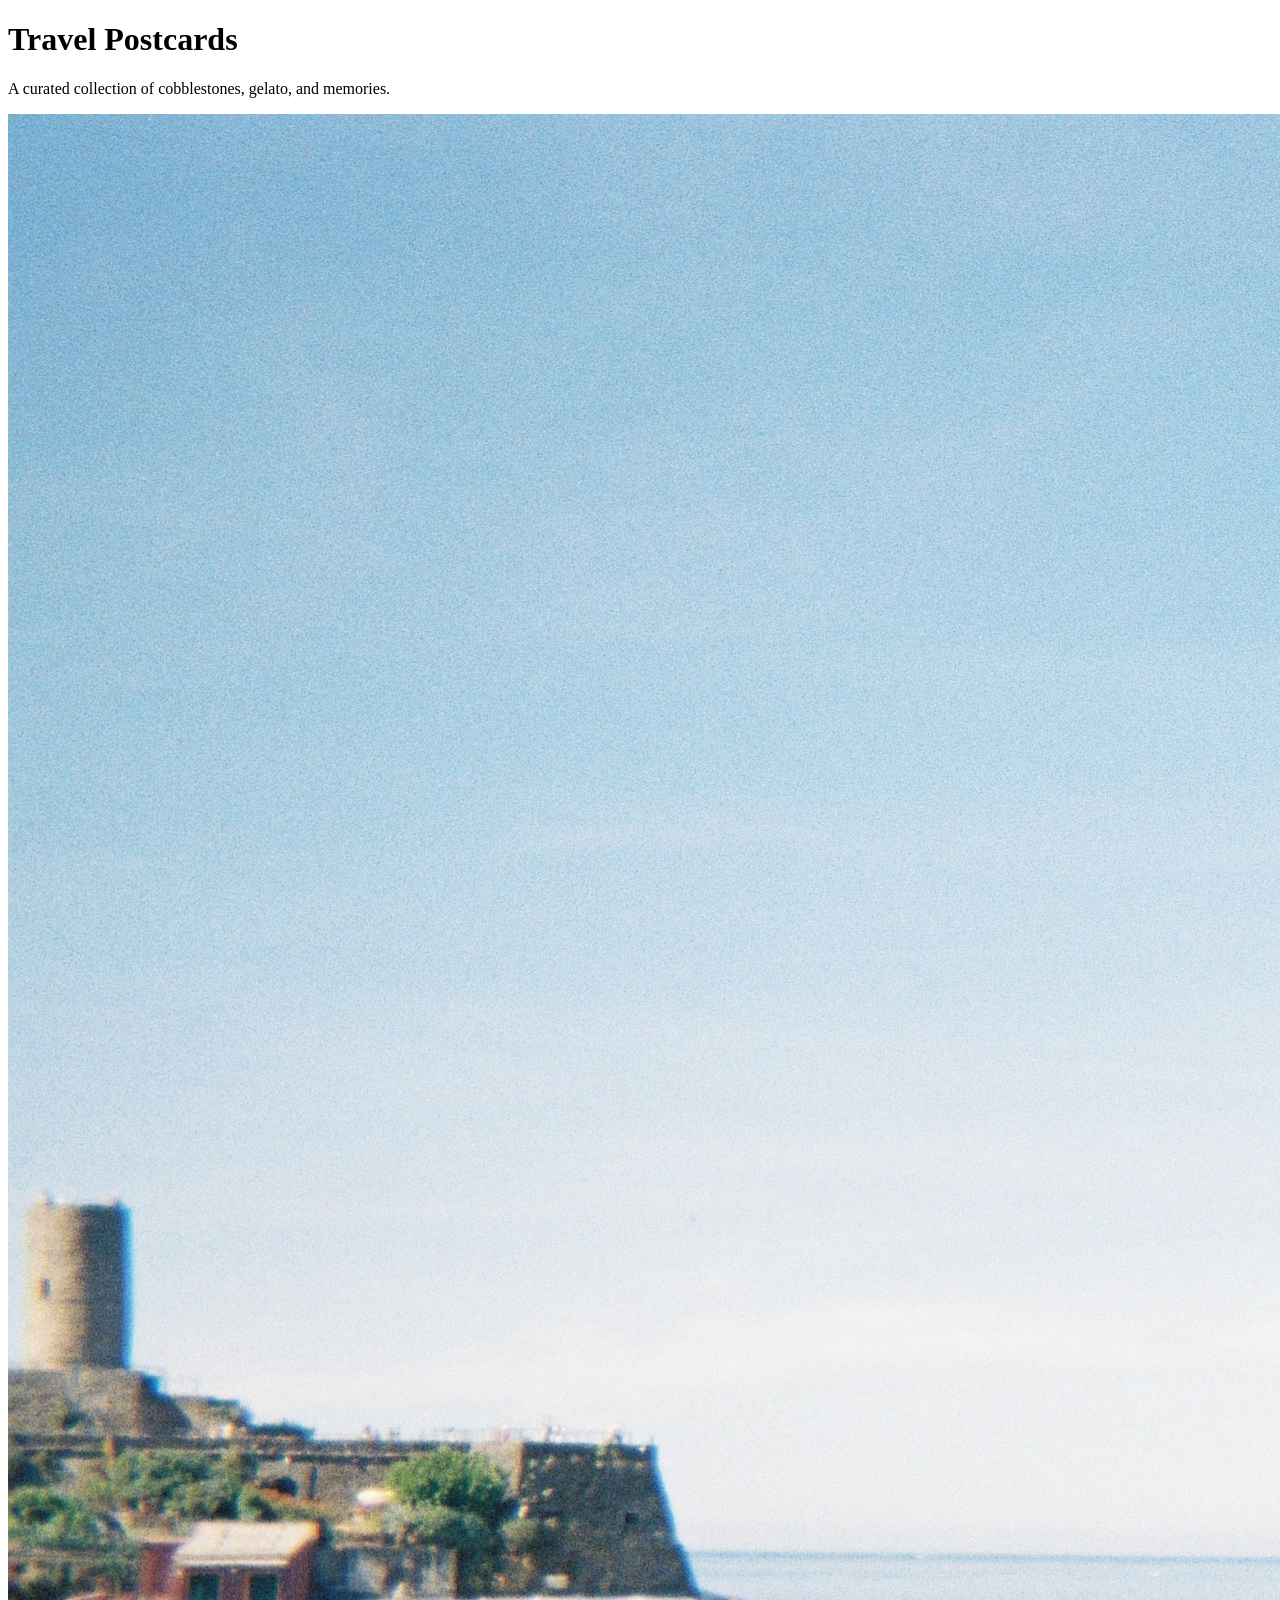
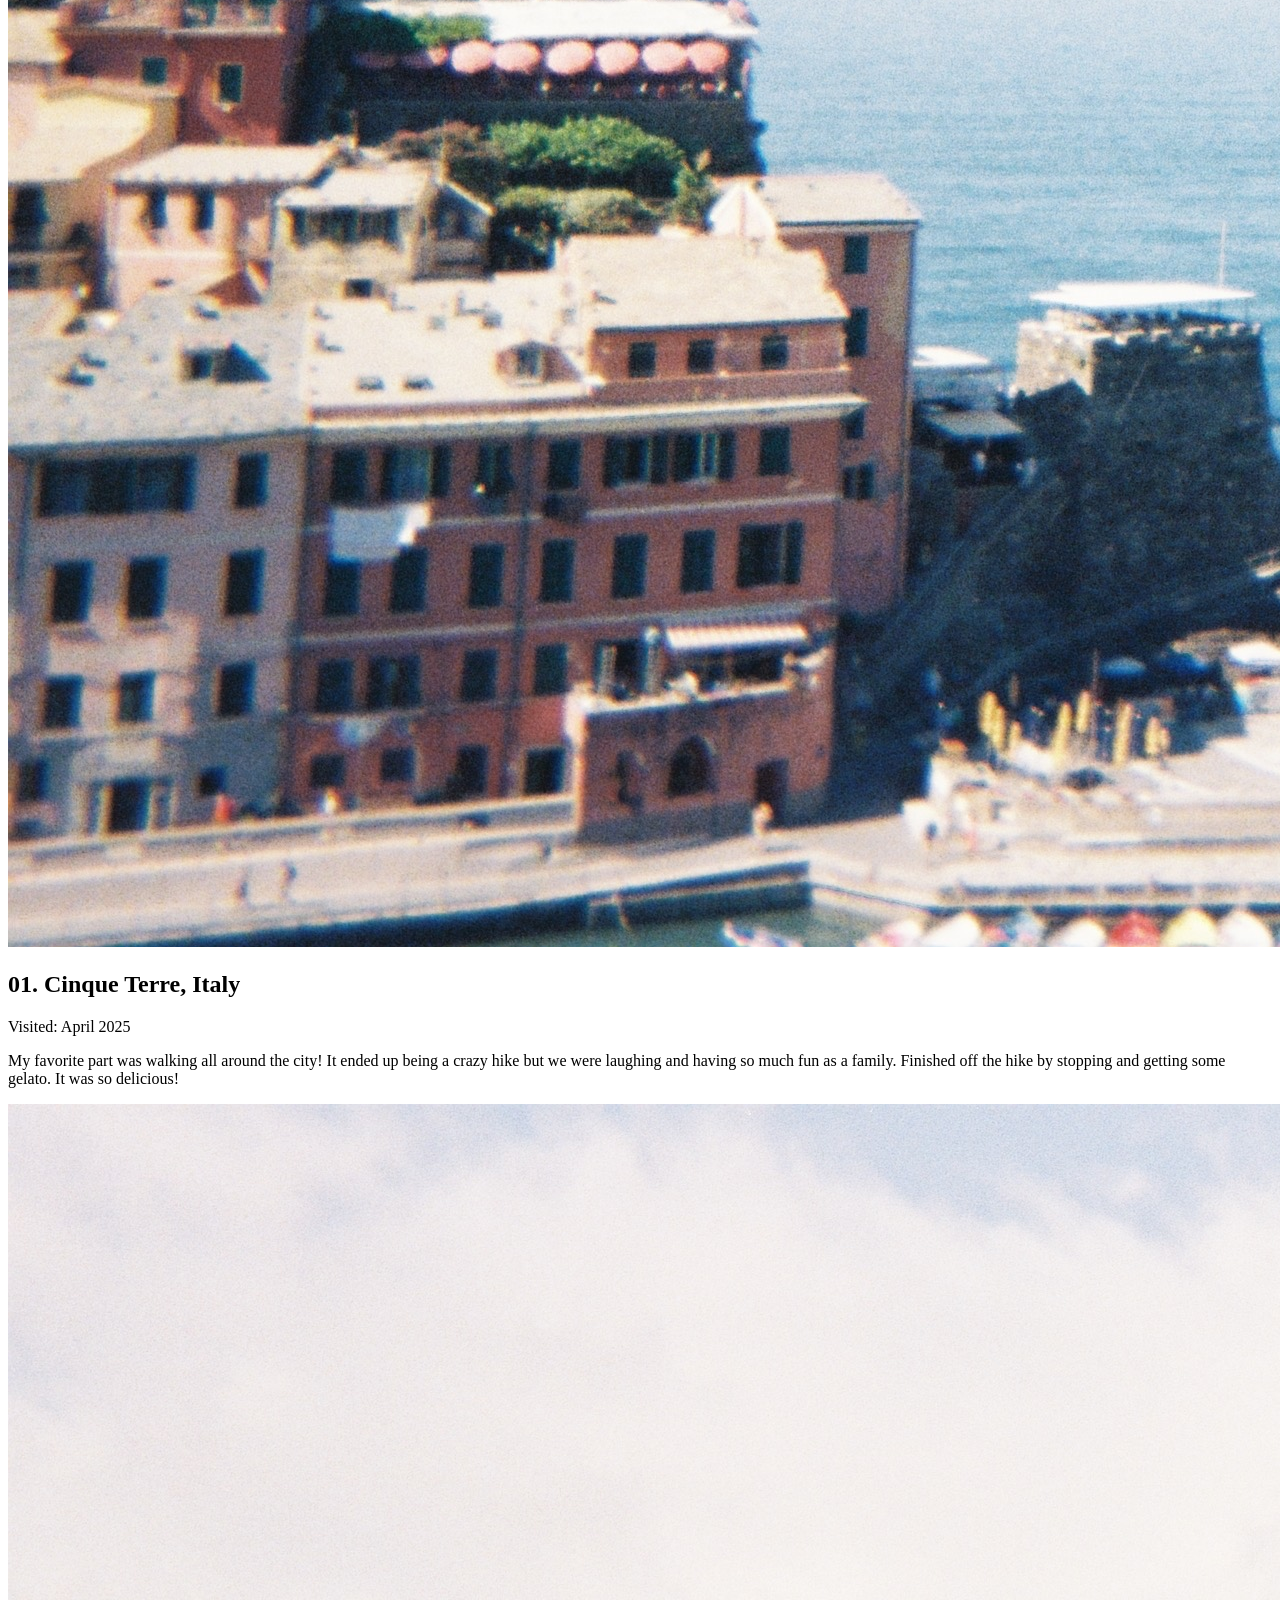
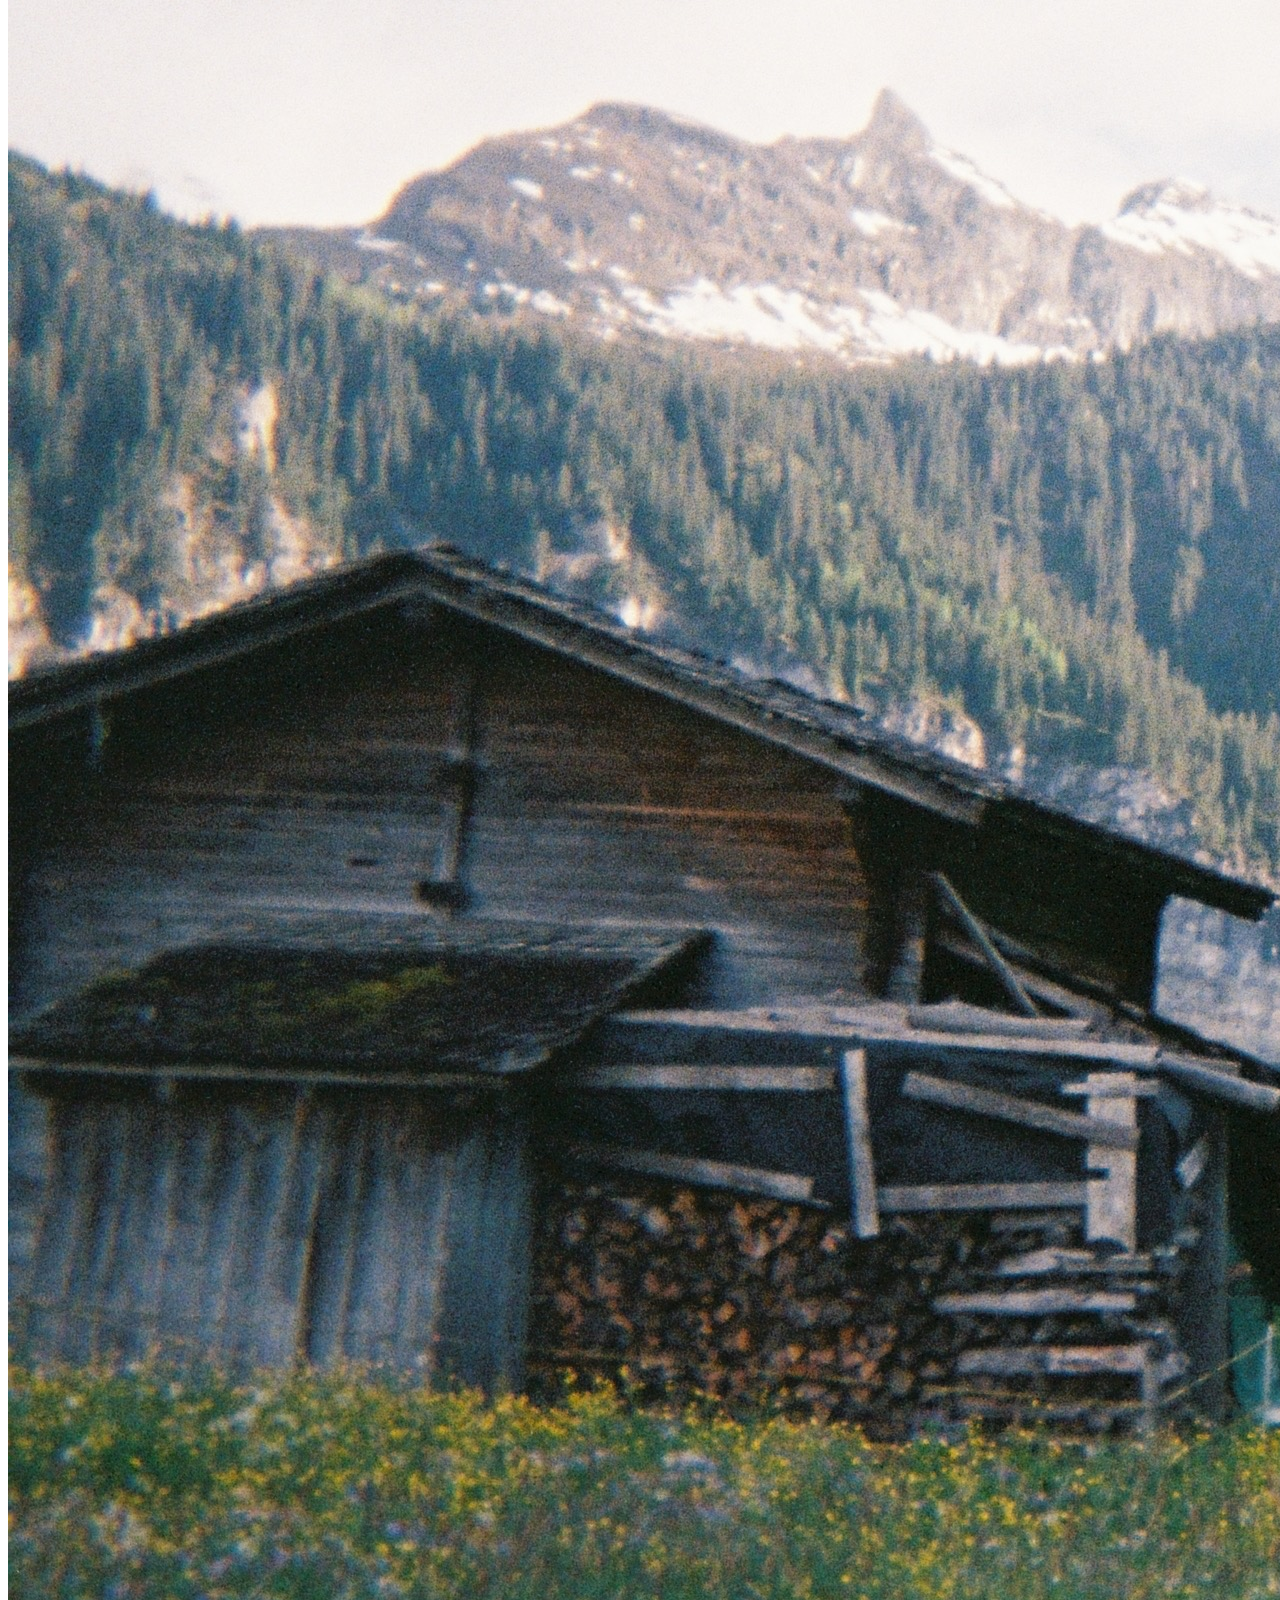
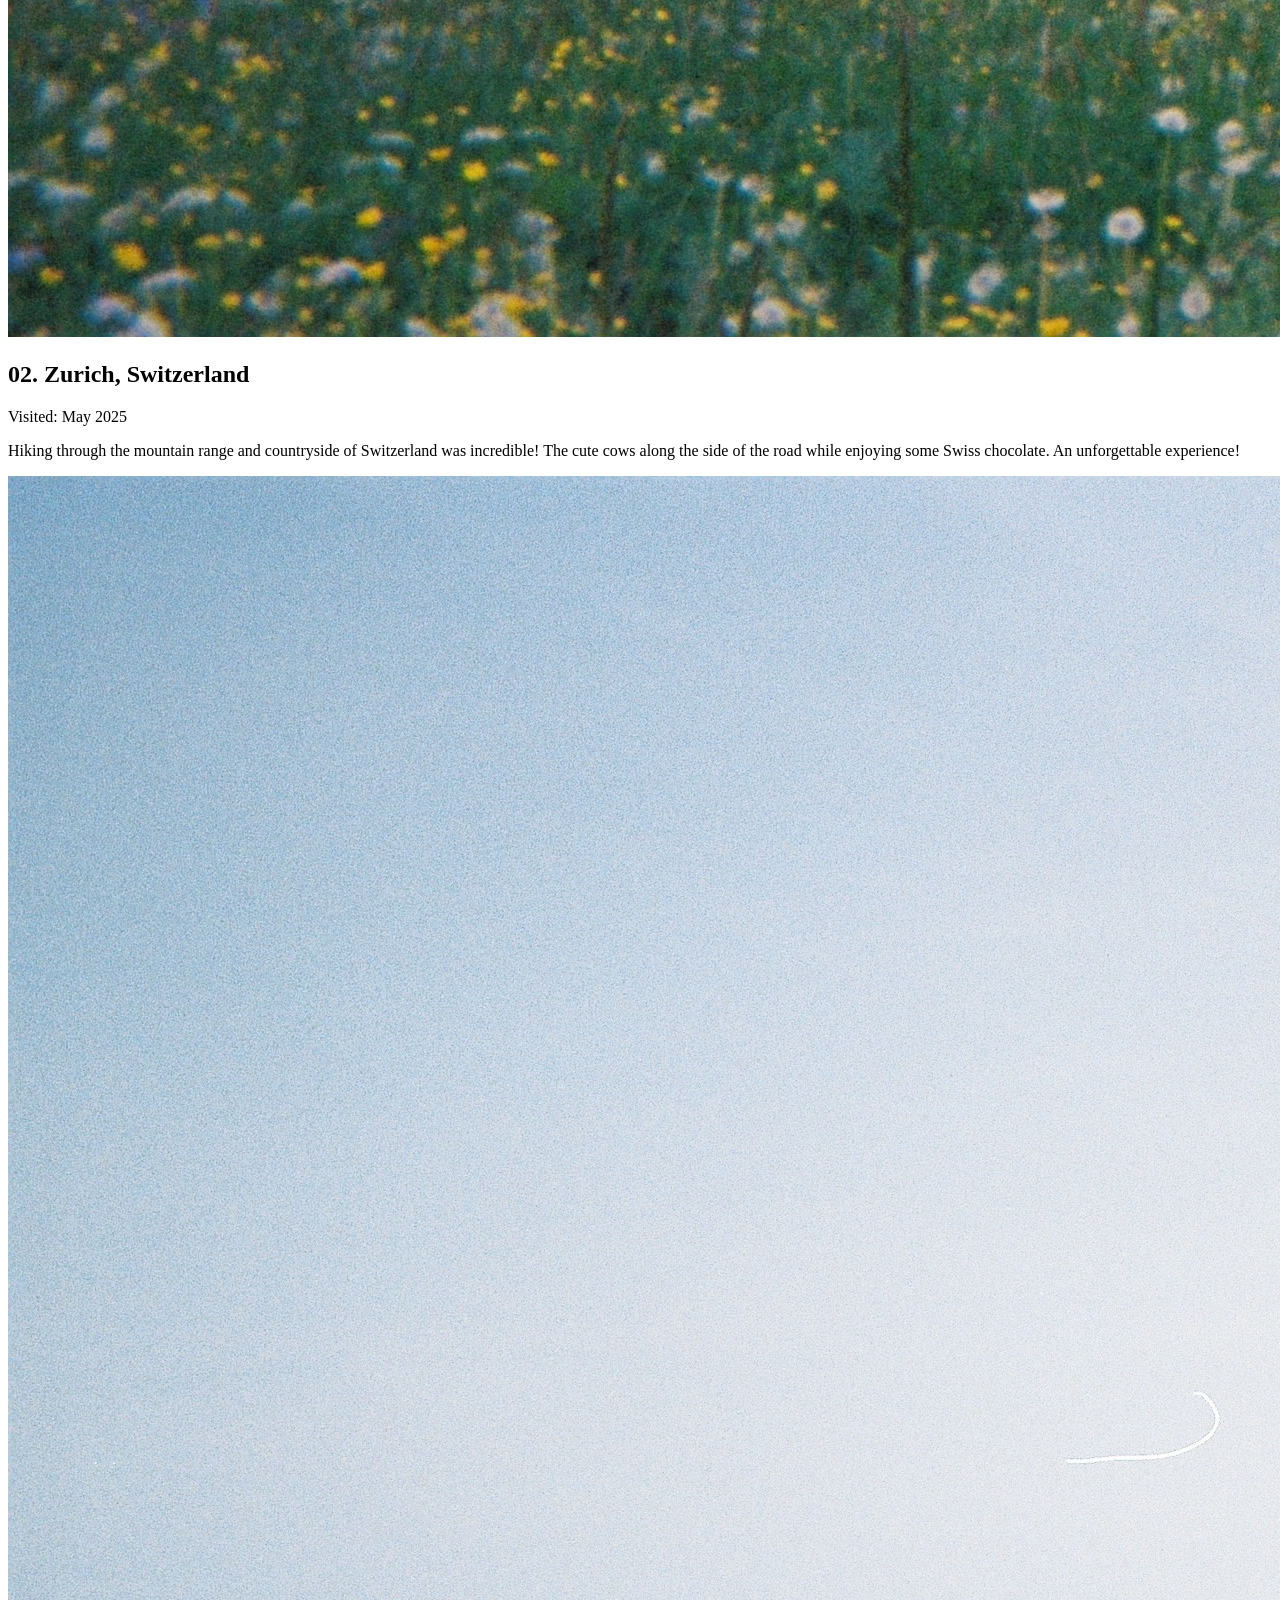
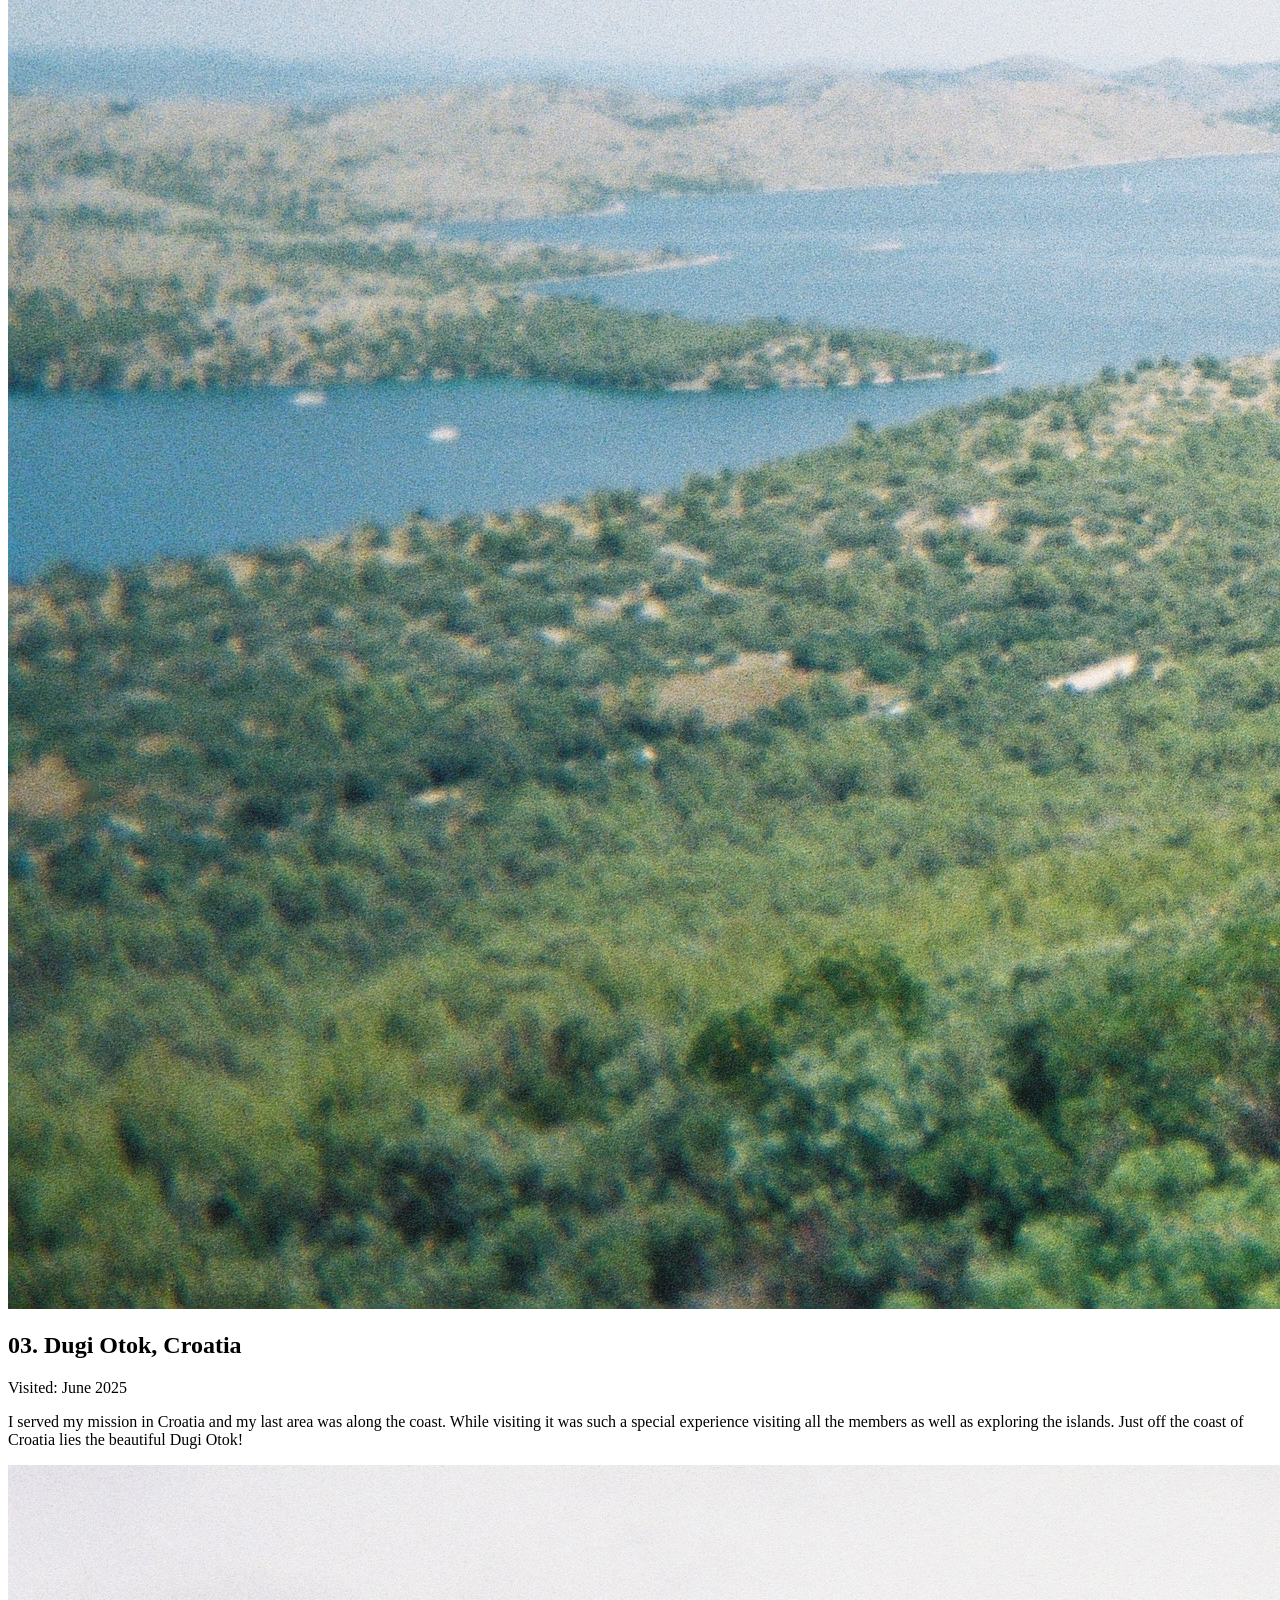
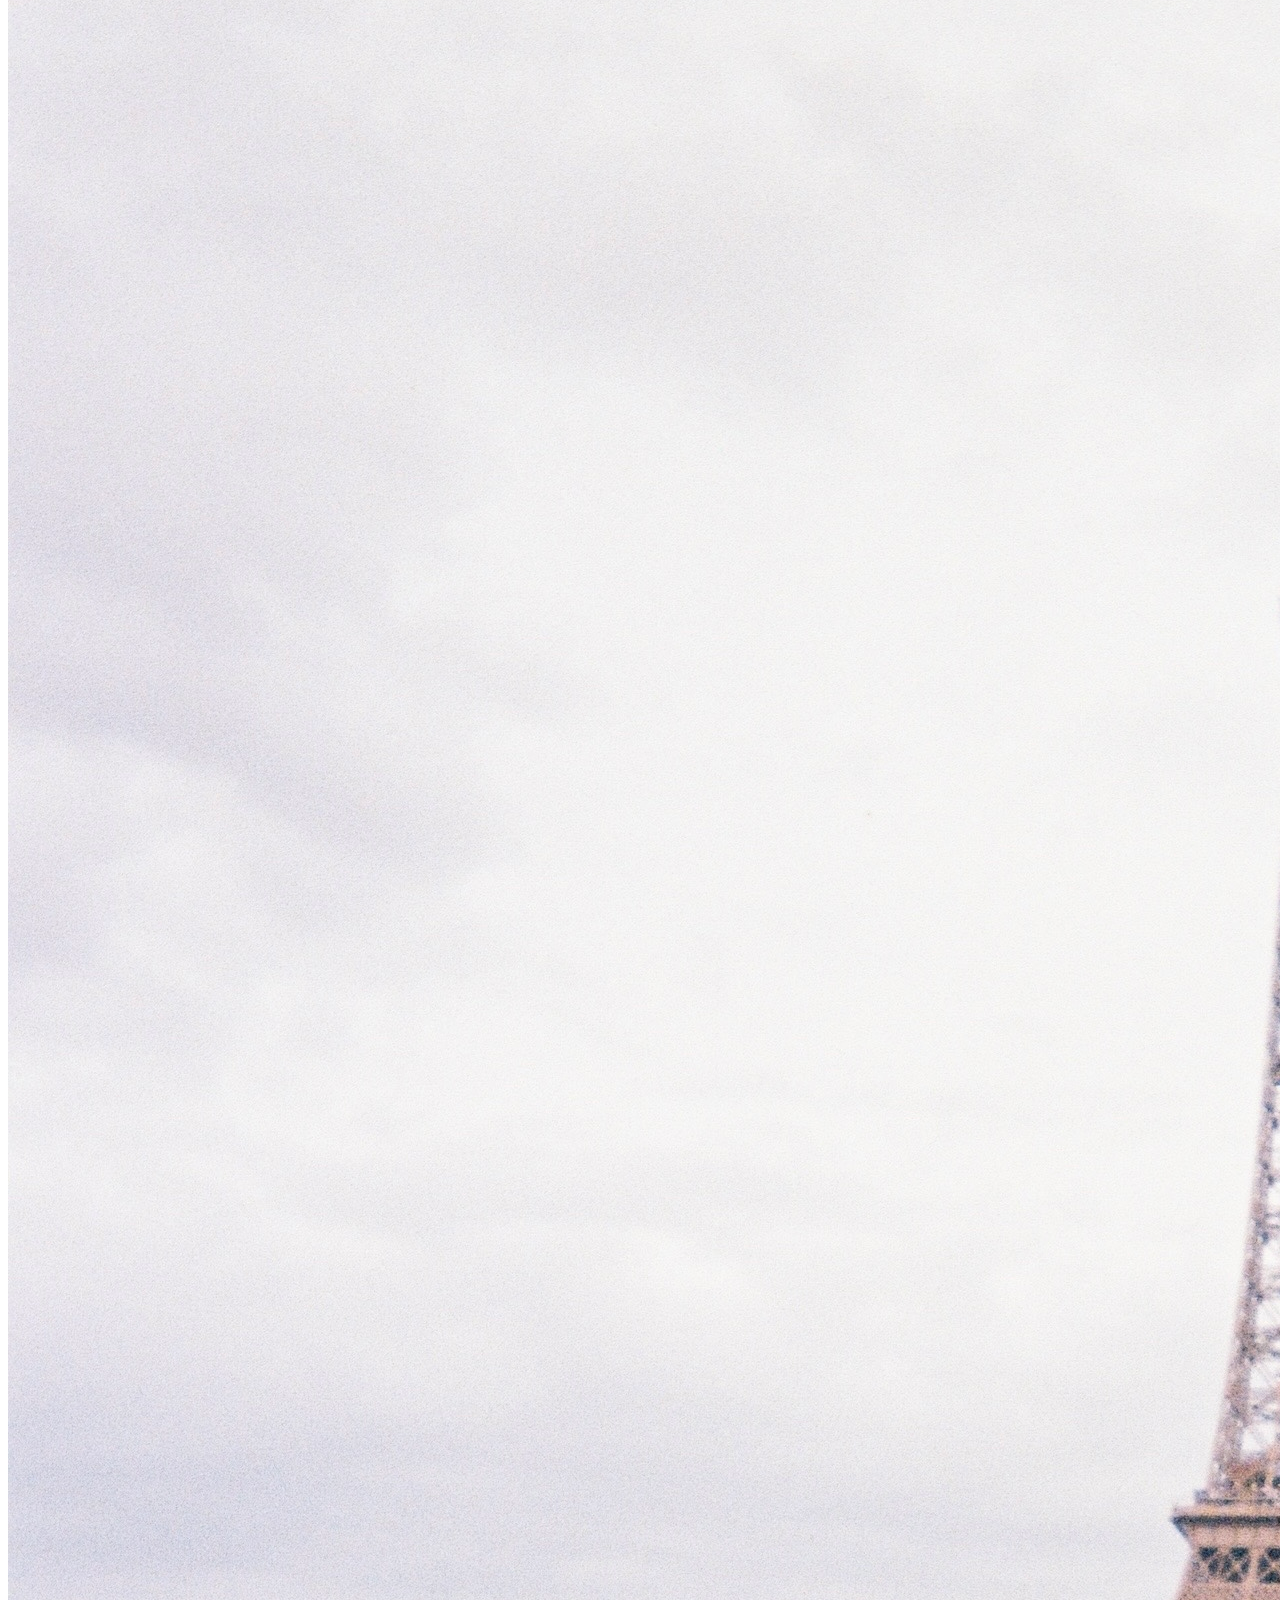
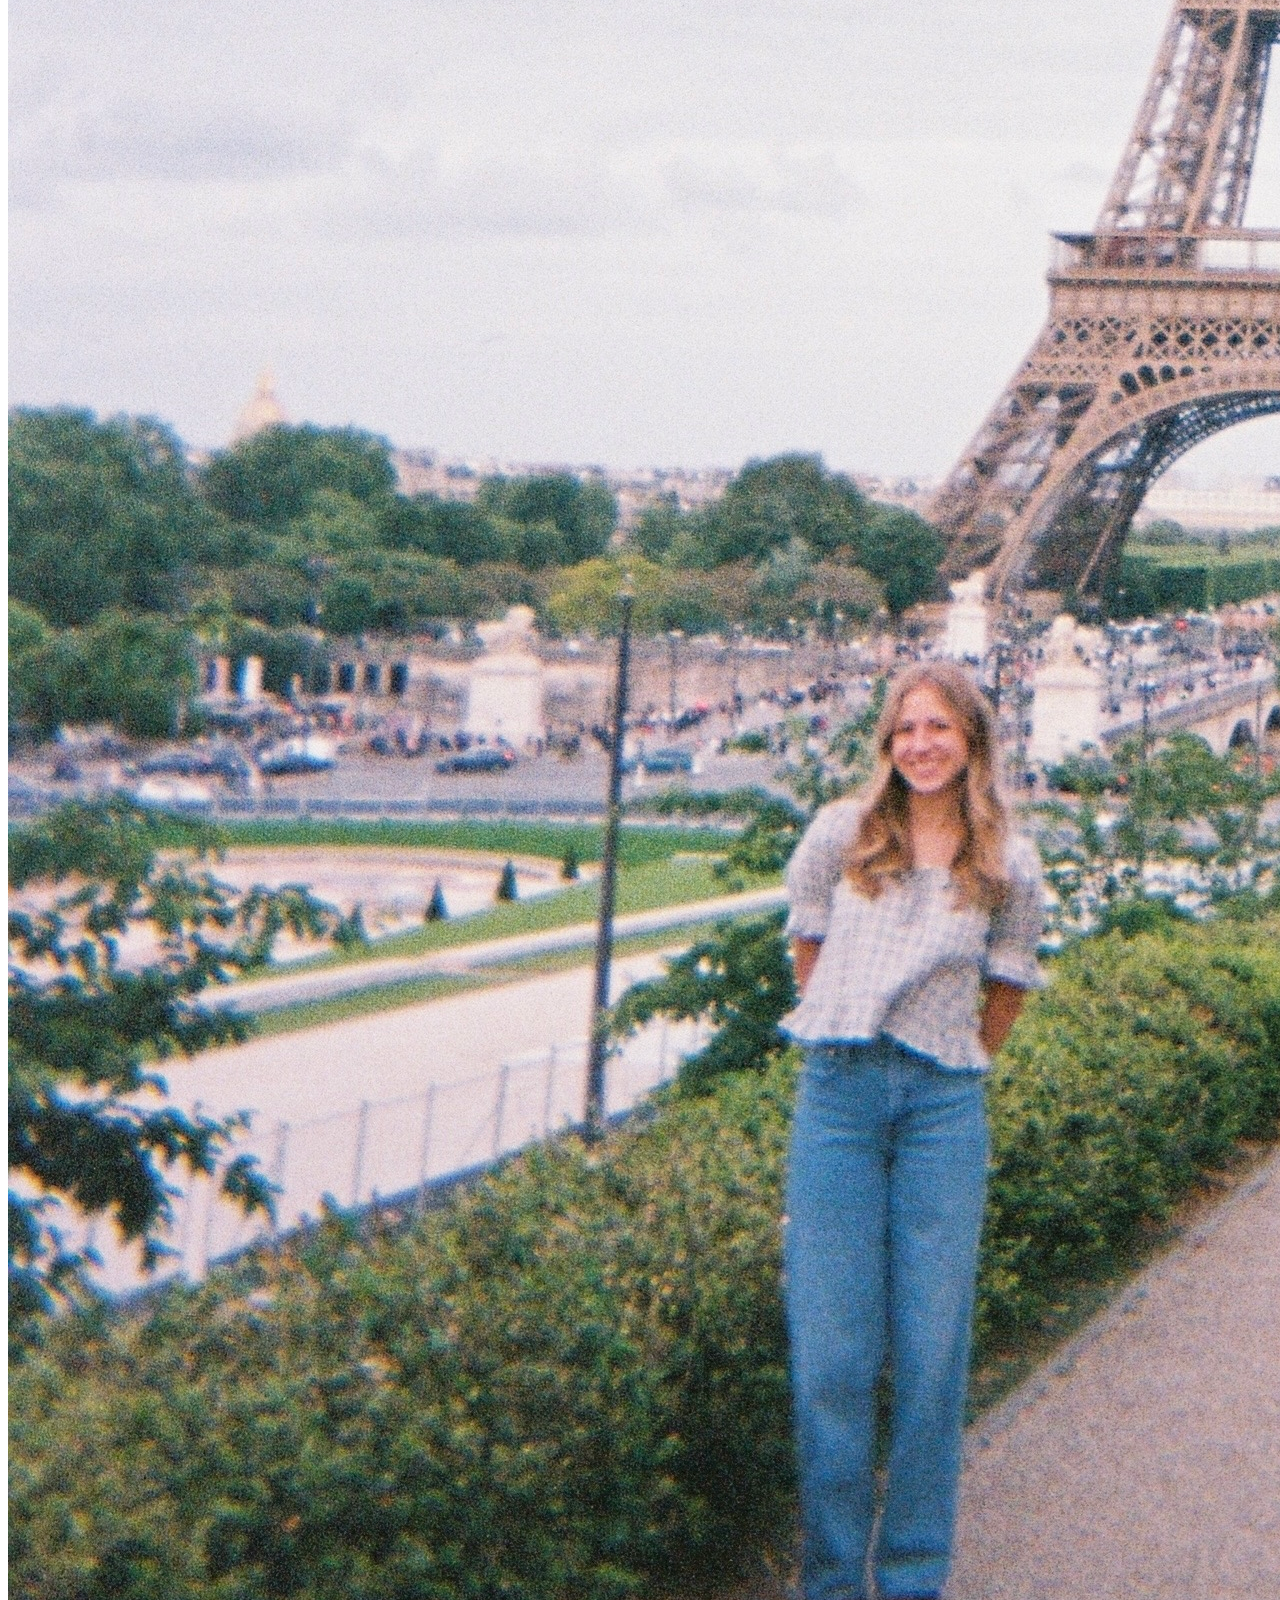
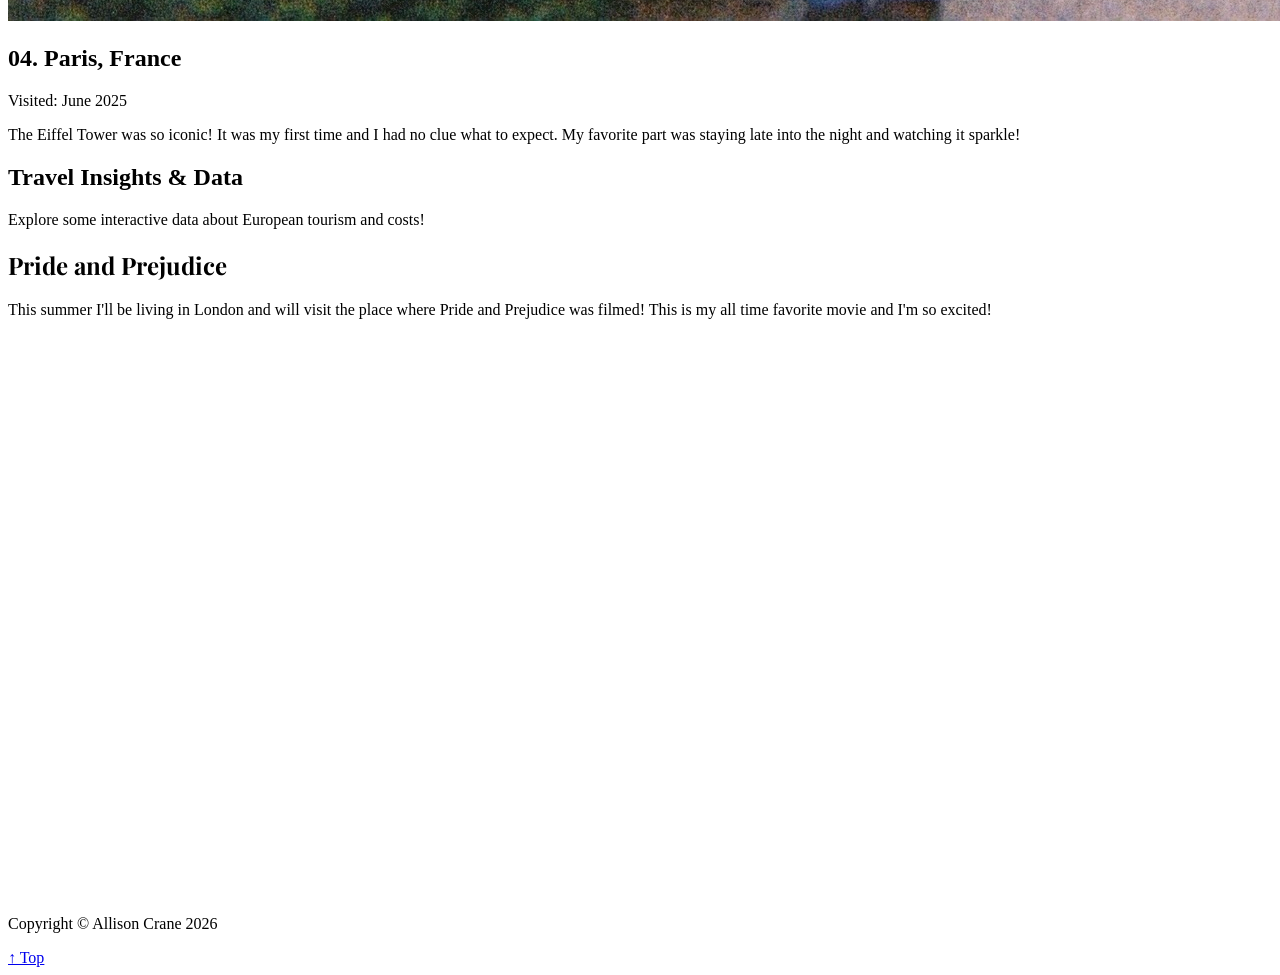
==== traveling.html @ 9b0e1f5c "Add files via upload" ====
<!DOCTYPE html>
<html lang="en">
<head>
    <meta charset="UTF-8">
    <meta name="viewport" content="width=device-width, initial-scale=1.0">
    <title>Travel Postcards | Allison Crane</title>
    
    <link rel="stylesheet" href="css/mystyles.css">
    
    <link href="https://fonts.googleapis.com/css2?family=Playfair+Display:ital,wght@0,700;1,400&family=Lato:wght@300;400&display=swap" rel="stylesheet">
</head>
<body id="top">

    <header>
        <h1>Travel Postcards</h1>
        <p>A curated collection of cobblestones, gelato, and memories.</p>
    </header>

    <div class="container">

        <div class="destination">
            <img src="assets/img/italy.jpeg" alt="Italy" class="travel-img">
            <h2>01. Cinque Terre, Italy</h2>
            <span class="date-tag">Visited: April 2025</span>
            <p>My favorite part was walking all around the city! It ended up being a crazy hike but we were laughing and having so much fun as a family. Finished off the hike by stopping and getting some gelato. It was so delicious!</p>
        </div>

        <div class="destination">
            <img src="assets/img/swtizerland.jpeg" alt="Switzerland" class="travel-img">
            <h2>02. Zurich, Switzerland</h2>
            <span class="date-tag">Visited: May 2025</span>
            <p>Hiking through the mountain range and countryside of Switzerland was incredible! The cute cows along the side of the road while enjoying some Swiss chocolate. An unforgettable experience!</p>
        </div>

        <div class="destination">
            <img src="assets/img/dugiotok.jpeg" alt="Croatia" class="travel-img">
            <h2>03. Dugi Otok, Croatia</h2>
            <span class="date-tag">Visited: June 2025</span>
            <p>I served my mission in Croatia and my last area was along the coast. While visiting it was such a special experience visiting all the members as well as exploring the islands. Just off the coast of Croatia lies the beautiful Dugi Otok!</p>
        </div>

        <div class="destination">
            <img src="assets/img/paris.jpeg" alt="Paris" class="travel-img">
            <h2>04. Paris, France</h2>
            <span class="date-tag">Visited: June 2025</span>
            <p>The Eiffel Tower was so iconic! It was my first time and I had no clue what to expect. My favorite part was staying late into the night and watching it sparkle!</p>
        </div>

        <div class="stats-section">
    <h2>Travel Insights & Data</h2>
    <p>Explore some interactive data about European tourism and costs!</p>
    
    <div class="tableau-container">
        <div class='tableauPlaceholder' id='viz1776717451413' style='position: relative; width: 100%;'>
            <object class='tableauViz' style='display:none;'>
                <param name='host_url' value='https%3A%2F%2Fpublic.tableau.com%2F' /> 
                <param name='embed_code_version' value='3' /> 
                <param name='path' value='shared/3YX7G7JQH' /> 
                <param name='toolbar' value='yes' />
                <param name='animate_transition' value='yes' />
                <param name='display_static_image' value='yes' />
                <param name='display_spinner' value='no' /> <param name='display_overlay' value='yes' />
                <param name='display_count' value='yes' />
                <param name='language' value='en-US' />
            </object>
        </div>

        <script type='text/javascript'>
            var divElement = document.getElementById('viz1776717451413');
            var vizElement = divElement.getElementsByTagName('object')[0];
            vizElement.style.width='100%';
            vizElement.style.height='600px'; /* Fixed height to prevent overlapping */
            var scriptElement = document.createElement('script');
            scriptElement.src = 'https://public.tableau.com/javascripts/api/viz_v1.js';
            vizElement.parentNode.insertBefore(scriptElement, vizElement);
        </script>
        
        </div>
</div>

        <div class="video-section">
            <h2 style="font-family: 'Playfair Display', serif;">Pride and Prejudice</h2>
            <p>This summer I'll be living in London and will visit the place where Pride and Prejudice was filmed! This is my all time favorite movie and I'm so excited!</p>
            <div class="video-wrapper">
                <iframe width="315" height="560" src="https://youtu.be/f4upyq5QztM?si=ihURU3a-1QQWqLDn" frameborder="0" allowfullscreen></iframe>
            </div>
        </div>

    </div>

    <footer>
        <p>Copyright &copy; Allison Crane 2026</p>
    </footer>

    <a href="#top" id="backToTop">↑ Top</a>

</body>
</html>
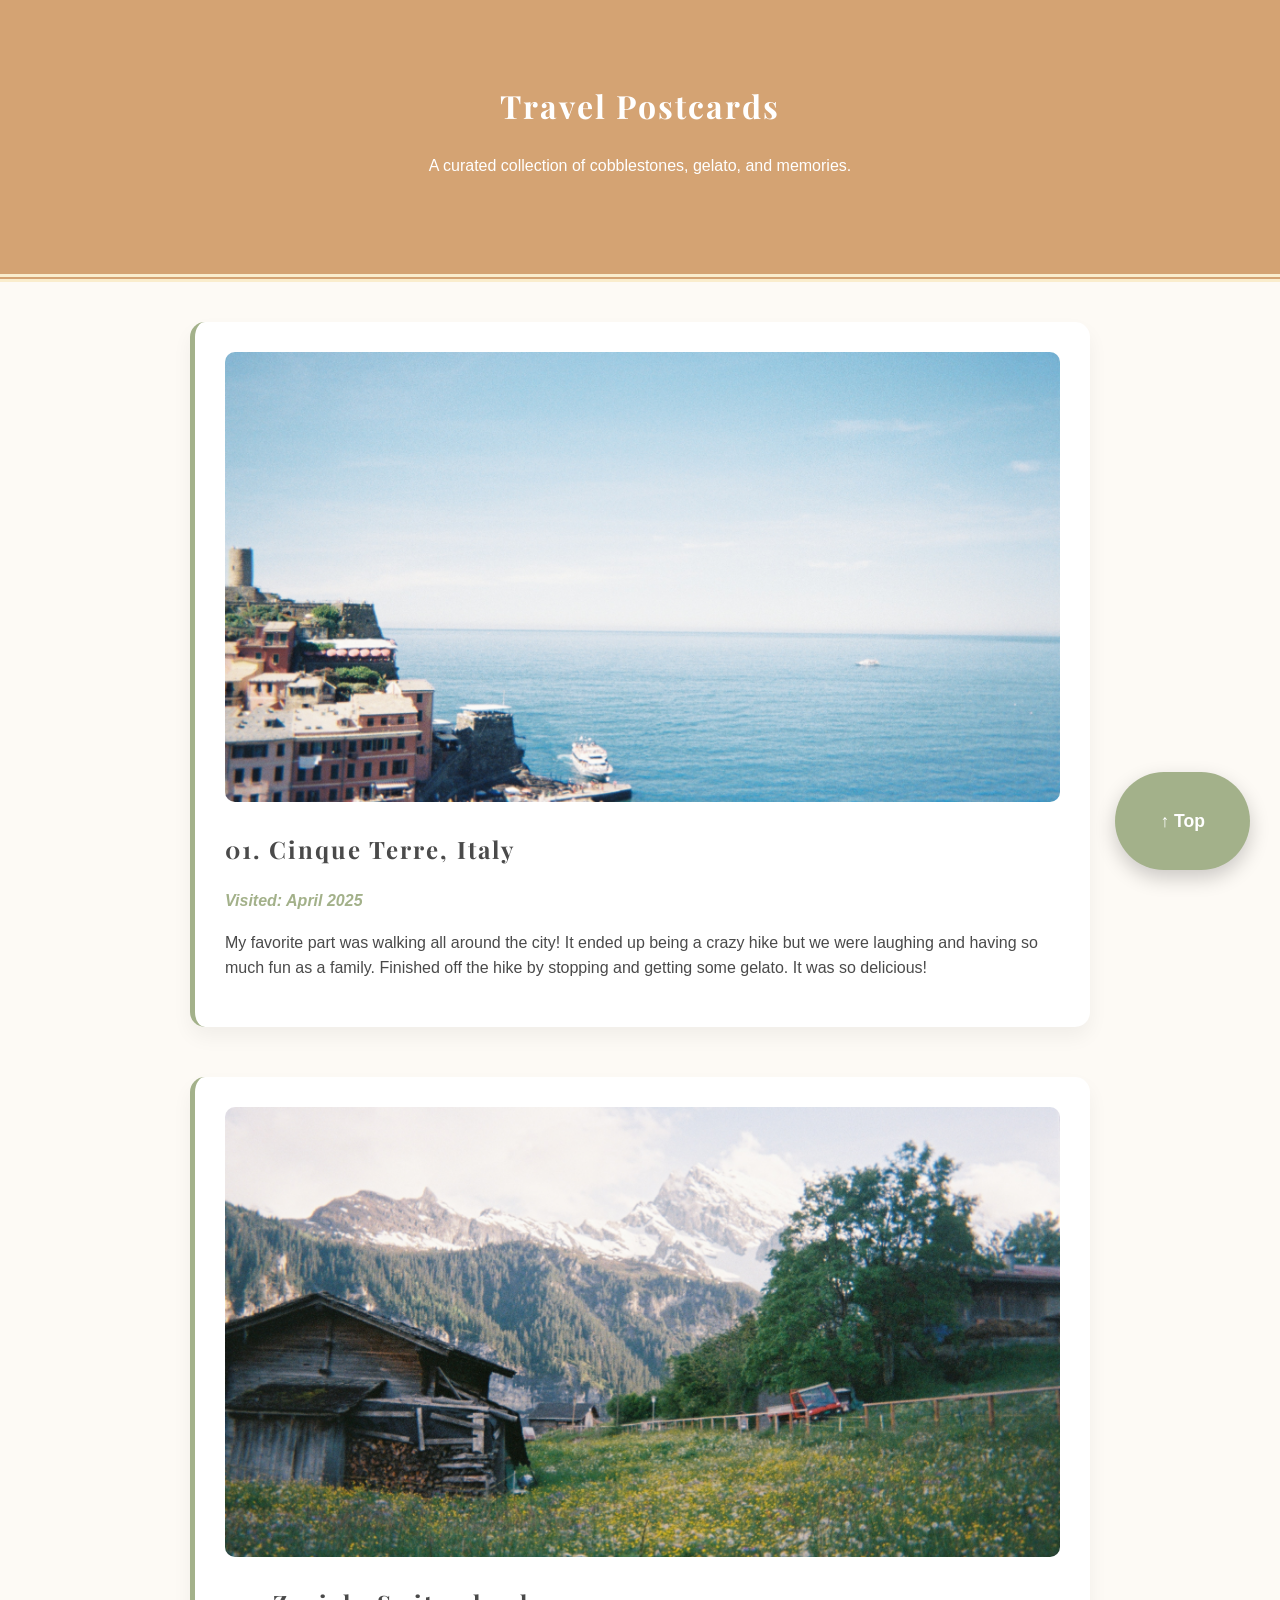
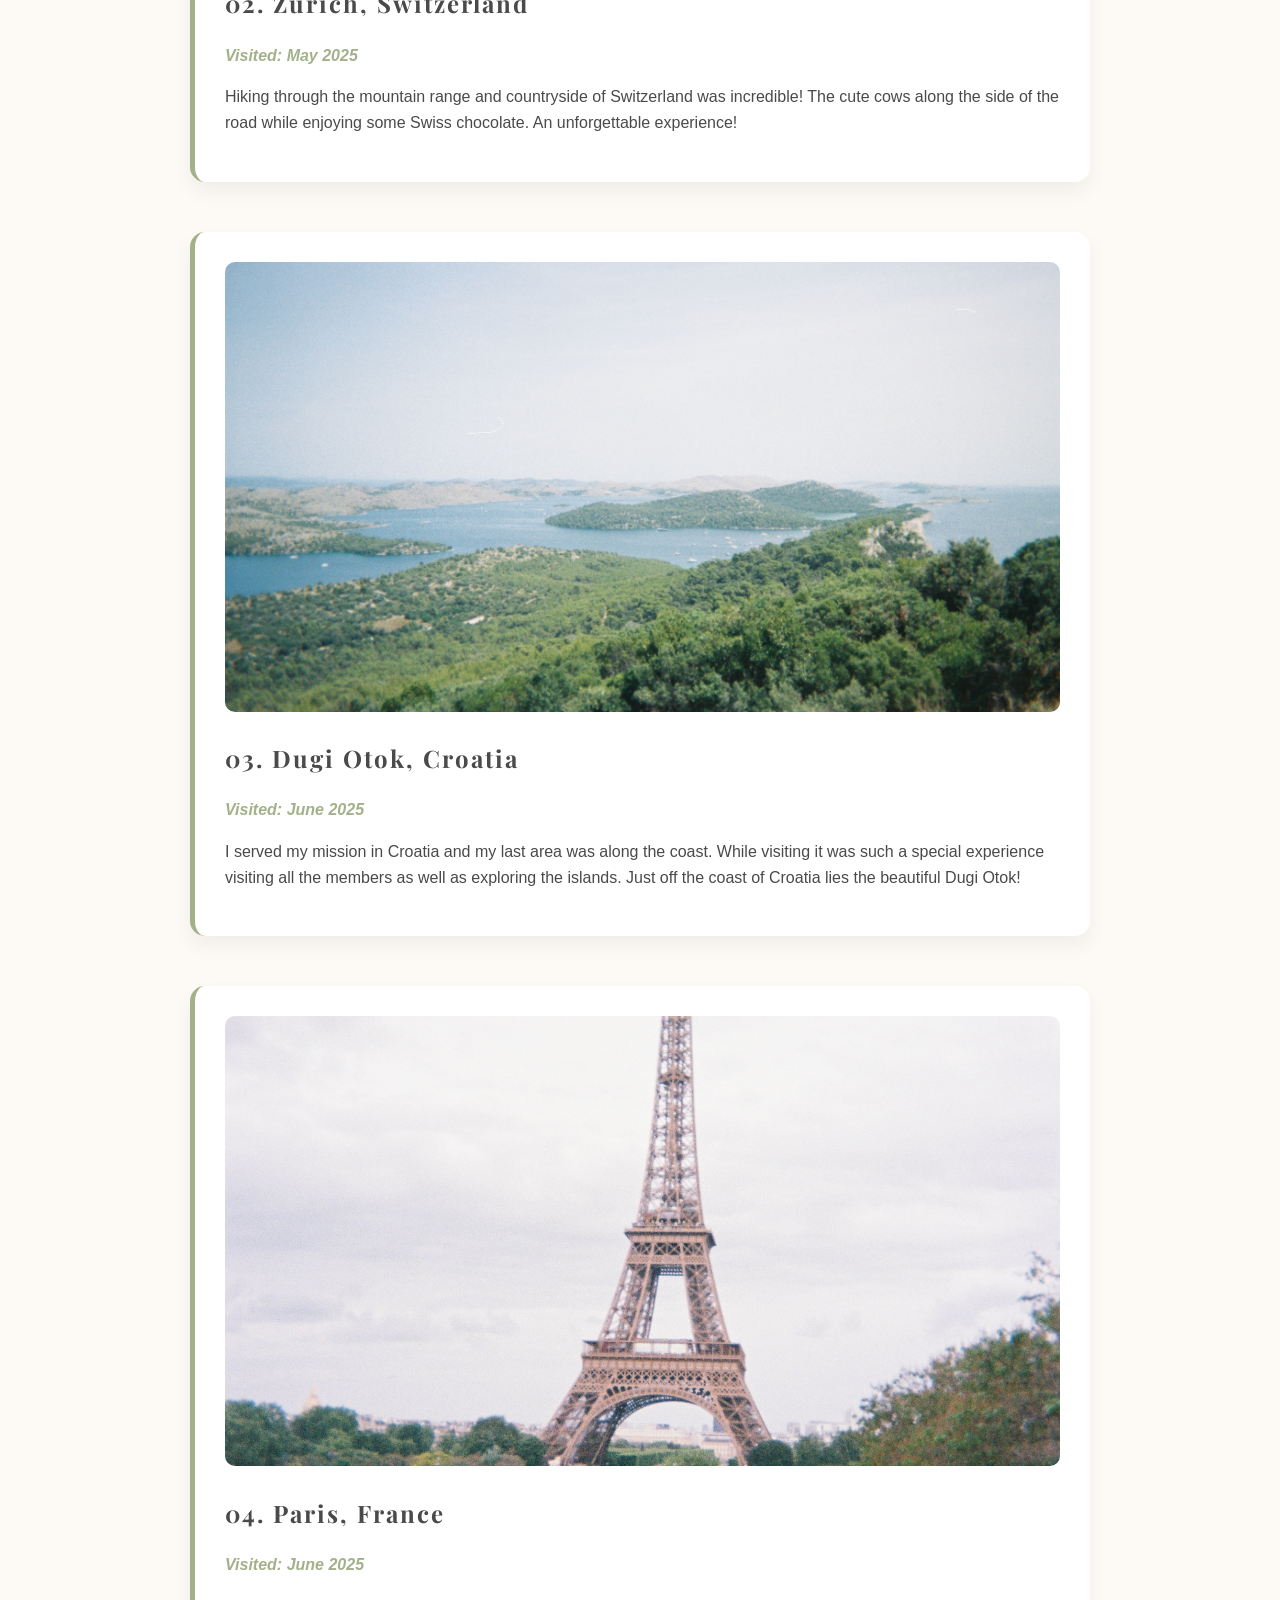
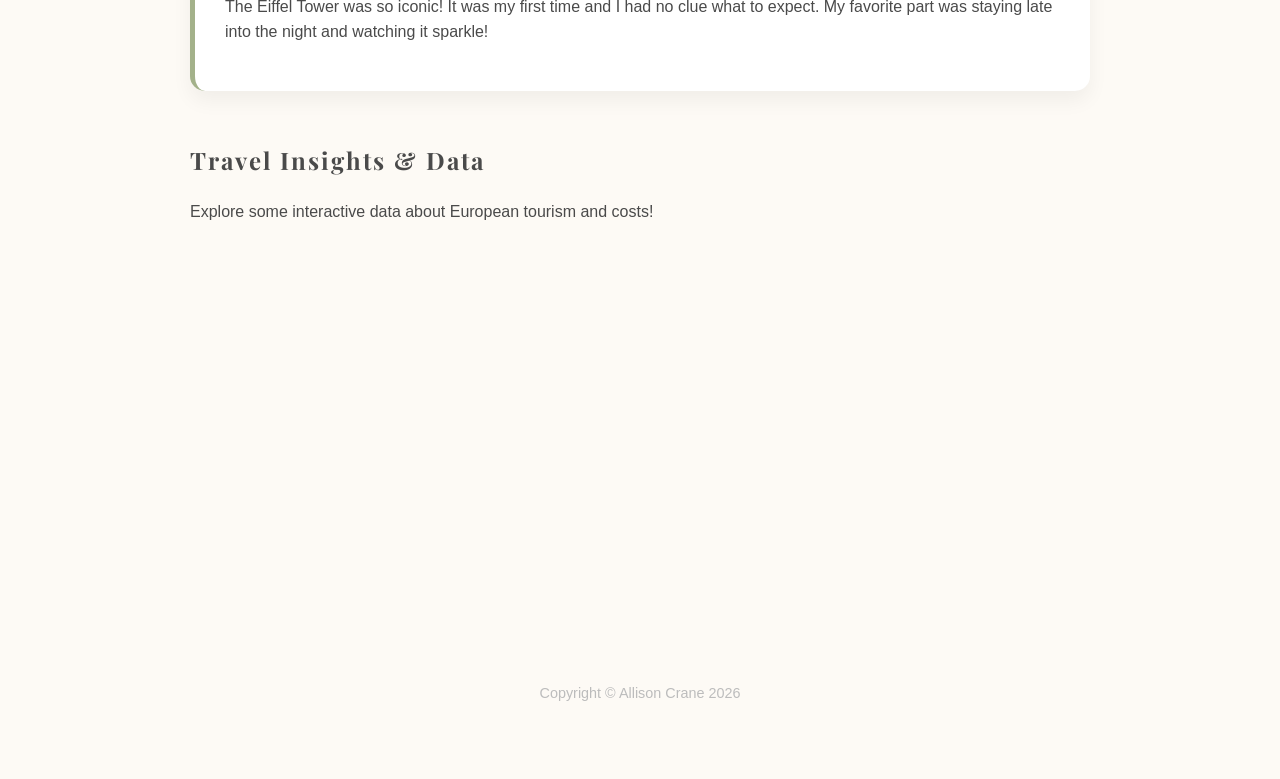
==== commit e7d6ebd4: "Add files via upload" ====
--- a/traveling.html
+++ b/traveling.html
@@ -78,13 +78,17 @@
         </div>
 </div>
 
-        <div class="video-section">
-            <h2 style="font-family: 'Playfair Display', serif;">Pride and Prejudice</h2>
-            <p>This summer I'll be living in London and will visit the place where Pride and Prejudice was filmed! This is my all time favorite movie and I'm so excited!</p>
-            <div class="video-wrapper">
-                <iframe width="315" height="560" src="https://youtu.be/f4upyq5QztM?si=ihURU3a-1QQWqLDn" frameborder="0" allowfullscreen></iframe>
-            </div>
-        </div>
+        <div class="video-container" style="text-align:center; margin: 20px 0;">
+    <iframe 
+        width="560" 
+        height="315" 
+        src="https://www.youtube.com/embed/f4upyq5QztM" 
+        title="Pride & Prejudice Video" 
+        frameborder="0" 
+        allow="accelerometer; autoplay; clipboard-write; encrypted-media; gyroscope; picture-in-picture; web-share" 
+        allowfullscreen>
+    </iframe>
+</div>
 
     </div>
 
--- a/css/mystyles.css
+++ b/css/mystyles.css
@@ -0,0 +1,109 @@
+/* --- 1. GLOBAL STYLES --- */
+html { 
+    scroll-behavior: smooth; 
+}
+
+body {
+    margin: 0;
+    padding: 0;
+    background-color: #fdfaf5; /* Creamy background */
+    color: #4a4a4a;            /* Font Color: Charcoal */
+    font-family: 'Lato', sans-serif; 
+    line-height: 1.6;
+}
+
+/* --- 2. HEADER BLOCK --- */
+header {
+    background-color: #d4a373; /* Warm Terracotta */
+    color: white;
+    padding: 80px 20px;
+    text-align: center;
+    border-bottom: 8px double #faedcd;
+}
+
+h1, h2, h3 {
+    font-family: 'Playfair Display', serif;
+    letter-spacing: 2px;
+    margin-top: 0;
+}
+
+/* --- 3. POSITIONING DIV: Main Container --- */
+.container {
+    max-width: 900px;
+    margin: 40px auto;
+    padding: 0 20px;
+}
+
+/* --- 4. POSITIONING DIV: Travel Cards --- */
+.destination {
+    background: white;
+    margin-bottom: 50px;
+    padding: 30px;
+    border-radius: 15px;
+    box-shadow: 0 10px 20px rgba(0,0,0,0.05);
+    border-left: 5px solid #a3b18a; /* Sage Green */
+}
+
+.travel-img {
+    width: 100%;
+    height: 450px;
+    object-fit: cover;
+    border-radius: 10px;
+    margin-bottom: 20px;
+    background-color: #eee;
+}
+
+.date-tag {
+    font-style: italic;
+    color: #a3b18a;
+    font-weight: bold;
+    display: block;
+    margin-bottom: 10px;
+}
+
+/* --- 5. POSITIONING DIV: Video Section --- */
+.video-section {
+    text-align: center;
+    background: #faedcd; 
+    padding: 50px 20px;
+    border-radius: 15px;
+    margin: 60px 0;
+    border: 2px dashed #d4a373;
+}
+
+.video-wrapper {
+    max-width: 315px;
+    margin: 20px auto;
+    border-radius: 15px;
+    overflow: hidden;
+    box-shadow: 0 10px 30px rgba(0,0,0,0.15);
+}
+
+/* --- THE BIG ANCHOR BUTTON --- */
+#backToTop {
+    position: fixed;
+    bottom: 30px;
+    right: 30px;
+    background-color: #a3b18a;
+    color: white;
+    padding: 35px 45px; /* Your exact size */
+    text-decoration: none;
+    border-radius: 60px;
+    font-weight: bold;
+    font-size: 1.1rem;
+    box-shadow: 0 8px 20px rgba(0,0,0,0.2);
+    transition: all 0.3s ease;
+    z-index: 1000;
+}
+
+#backToTop:hover {
+    background-color: #588157;
+    transform: translateY(-5px) scale(1.05);
+}
+
+footer {
+    text-align: center;
+    padding: 60px 20px;
+    color: #bcbcbc;
+    font-size: 0.9rem;
+}
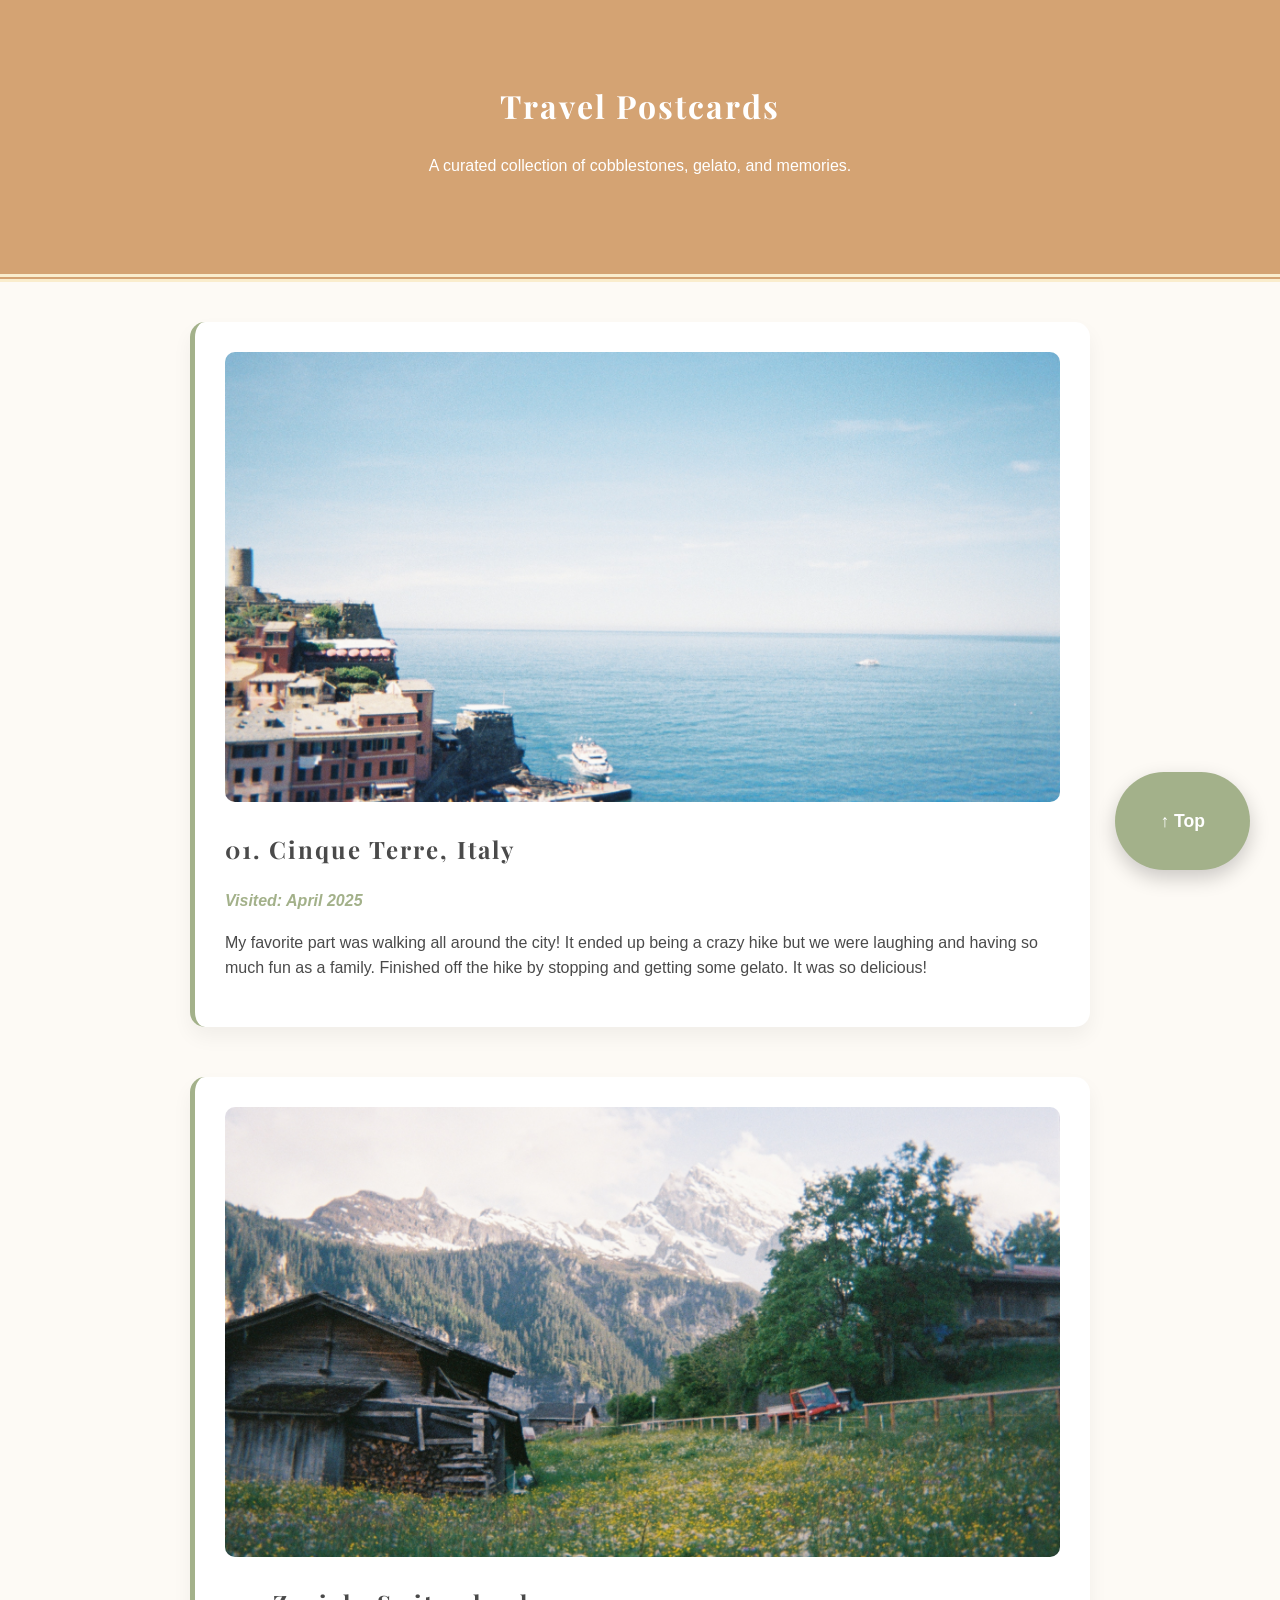
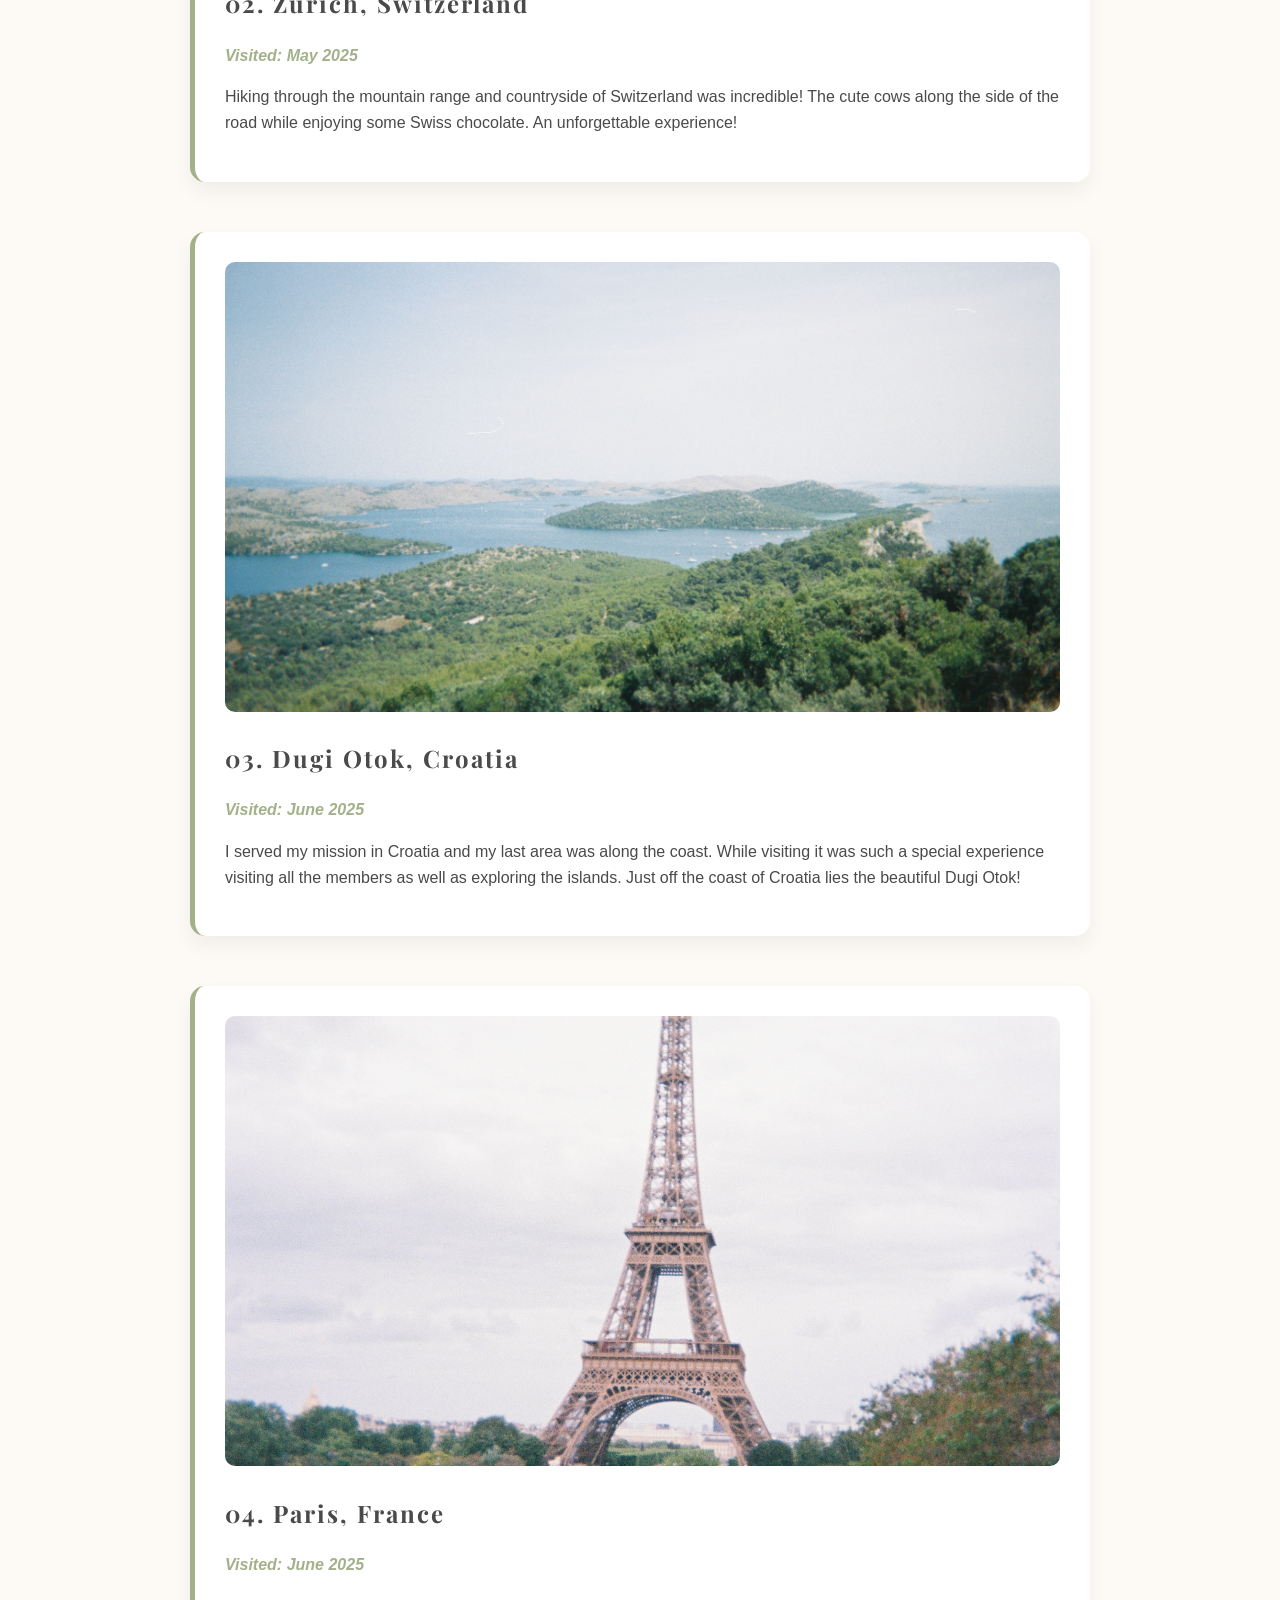
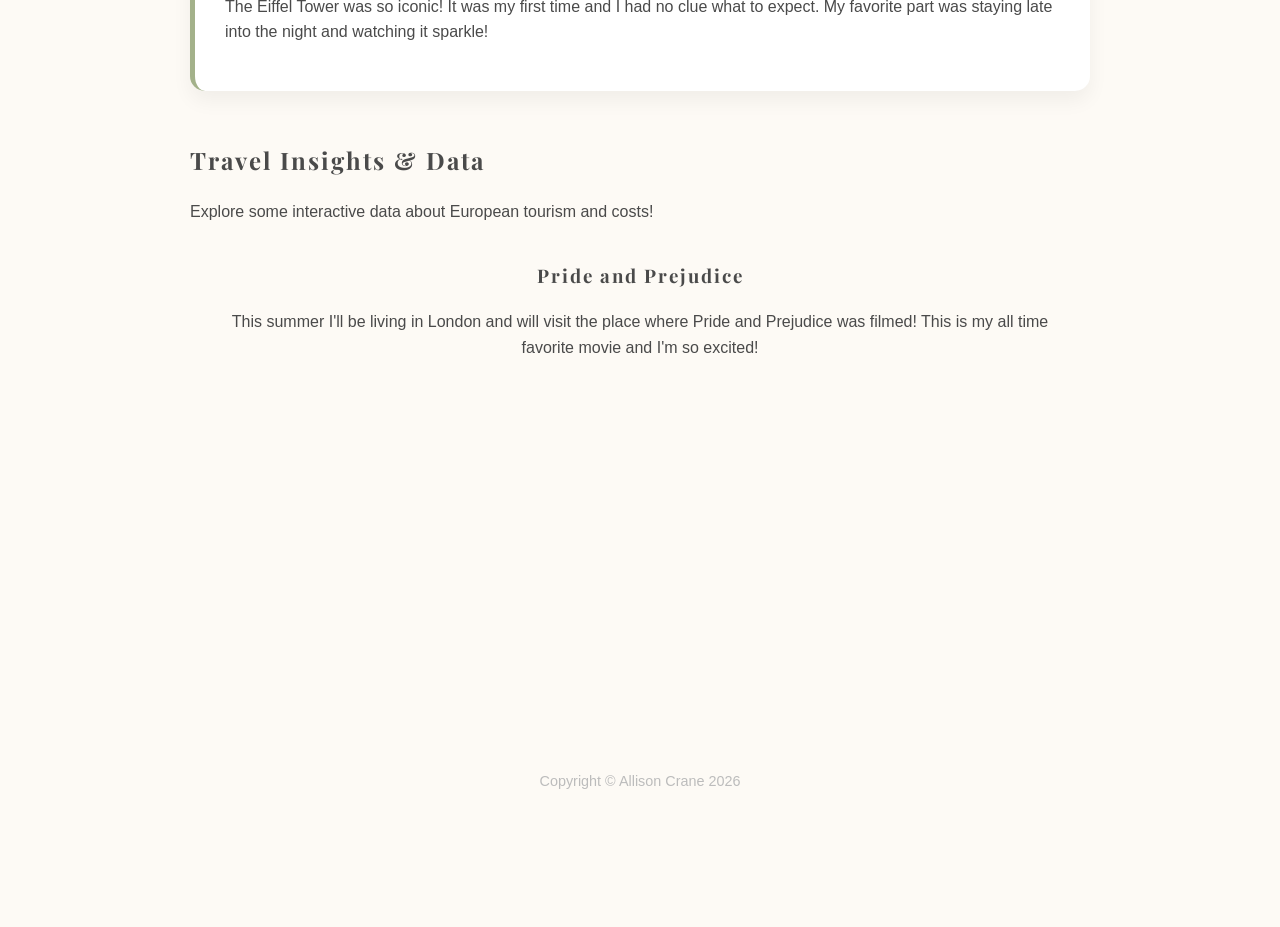
==== commit 51f66869: "Add files via upload" ====
--- a/traveling.html
+++ b/traveling.html
@@ -75,21 +75,20 @@
             vizElement.parentNode.insertBefore(scriptElement, vizElement);
         </script>
         
-        </div>
-</div>
-
-        <div class="video-container" style="text-align:center; margin: 20px 0;">
-    <iframe 
-        width="560" 
-        height="315" 
-        src="https://www.youtube.com/embed/f4upyq5QztM" 
-        title="Pride & Prejudice Video" 
-        frameborder="0" 
-        allow="accelerometer; autoplay; clipboard-write; encrypted-media; gyroscope; picture-in-picture; web-share" 
-        allowfullscreen>
-    </iframe>
-</div>
-
+     <div style="text-align: center; padding: 20px;">
+    <h3>Pride and Prejudice</h3>
+    <p>This summer I'll be living in London and will visit the place where Pride and Prejudice was filmed! This is my all time favorite movie and I'm so excited!</p>
+    
+    <div style="display: flex; justify-content: center; margin-top: 20px;">
+        <iframe 
+            width="560" 
+            height="315" 
+            src="https://www.youtube.com/embed/f4upyq5QztM" 
+            title="YouTube video player" 
+            frameborder="0" 
+            allow="accelerometer; autoplay; clipboard-write; encrypted-media; gyroscope; picture-in-picture; web-share" 
+            allowfullscreen>
+        </iframe>
     </div>
 
     <footer>
